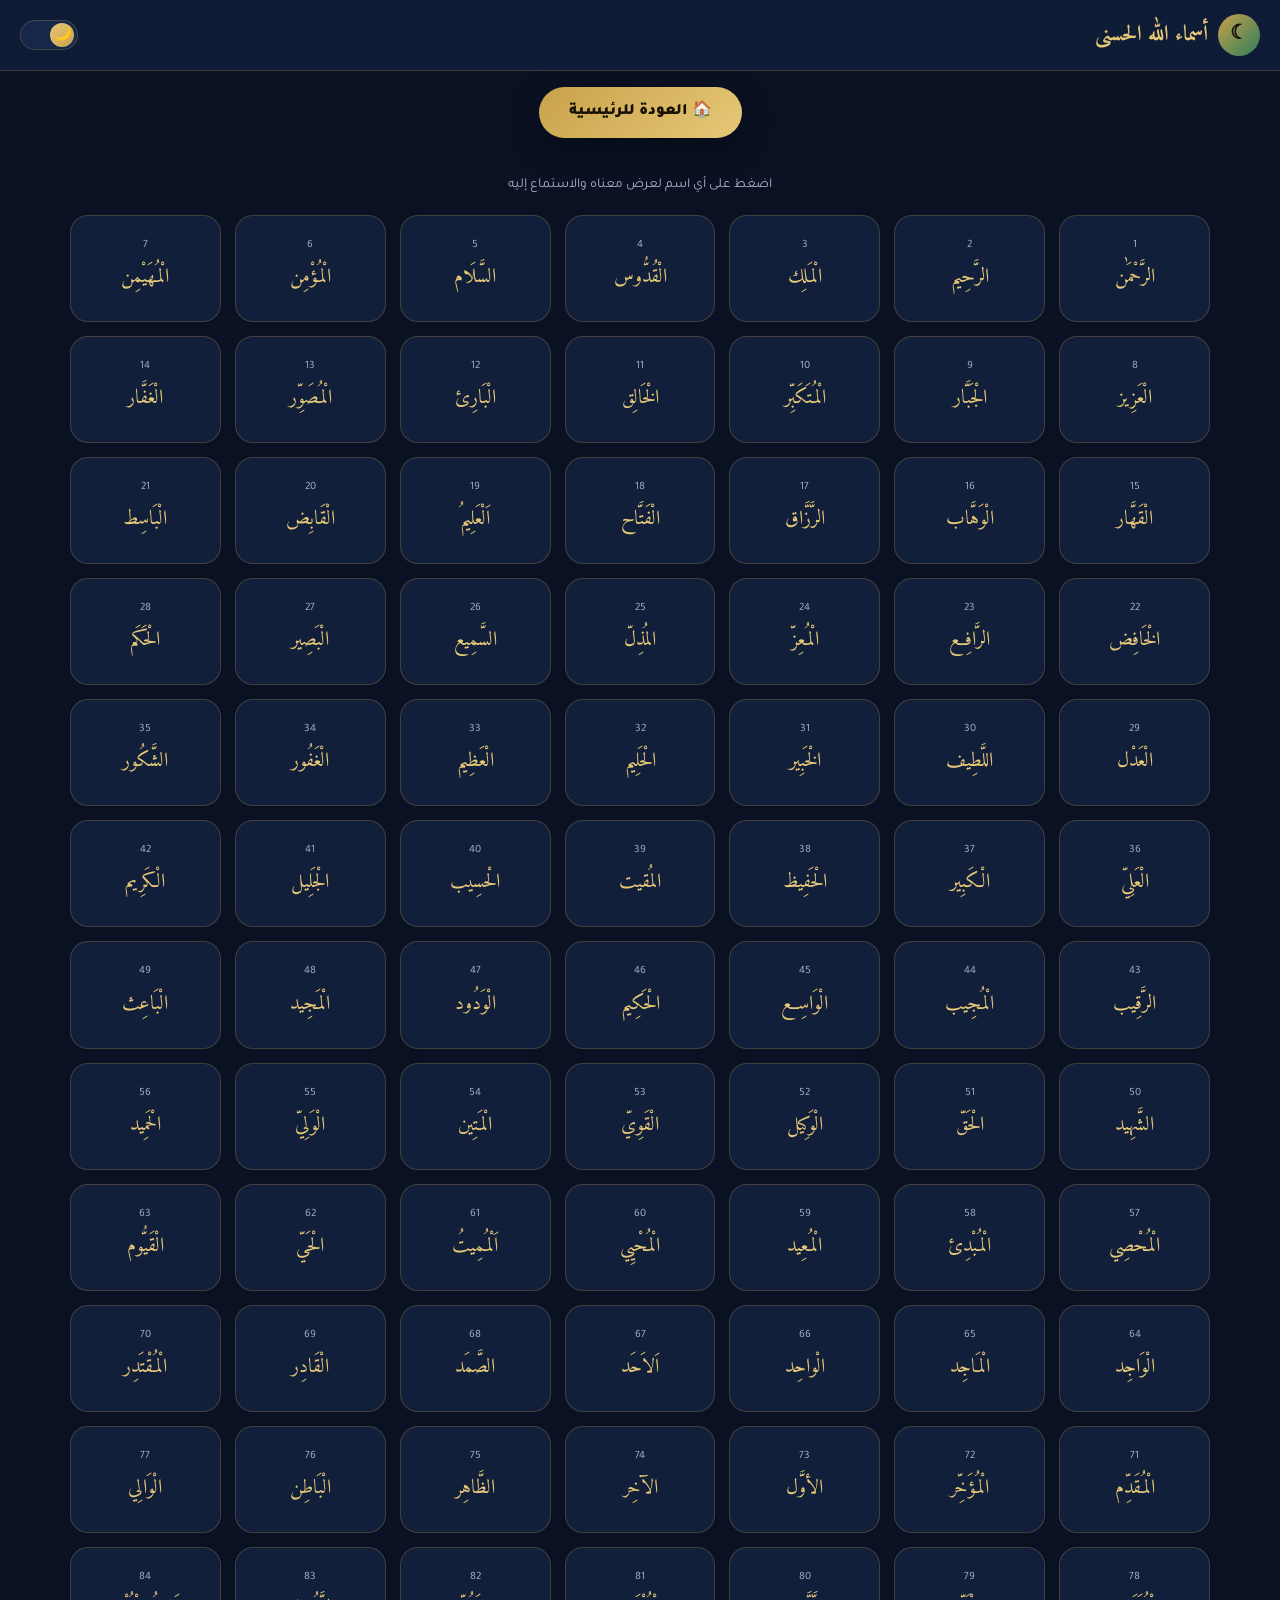
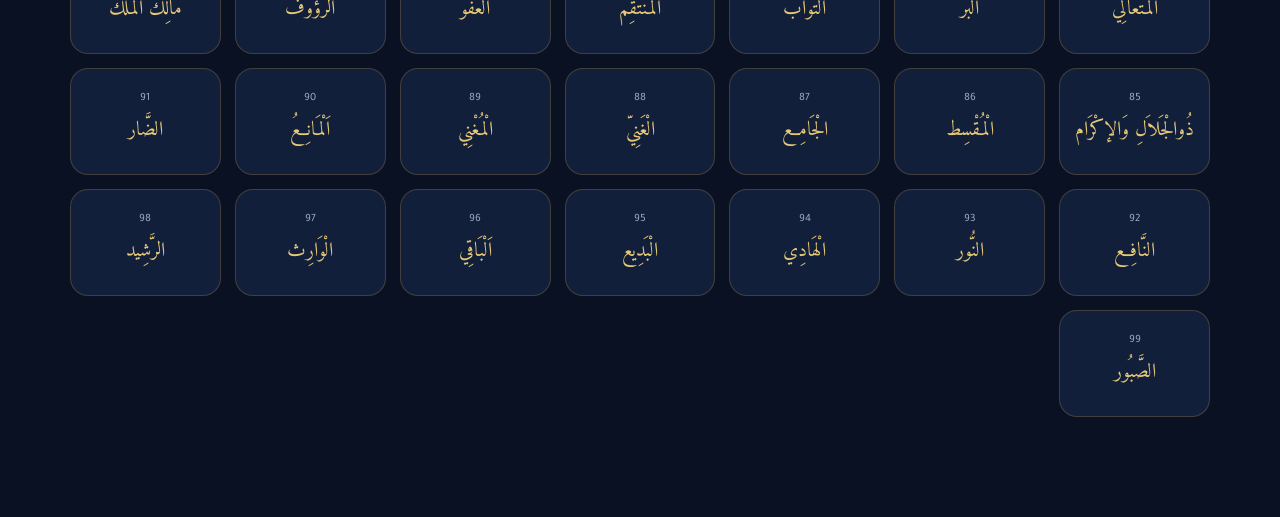
==== asma.html @ aa66371e "Add files via upload" ====
<!DOCTYPE html>
<html lang="ar" dir="rtl">
<head>
<meta charset="UTF-8">
<meta name="viewport" content="width=device-width, initial-scale=1.0">
<title>أسماء الله الحسنى | الموقع الإسلامي الشامل</title>
<link rel="stylesheet" href="style.css?v=5">
<link rel="stylesheet" href="asma.css?v=5">
</head>
<body data-theme="dark">

<header class="site-header">
  <div class="header-inner">
    <div class="brand">
      <div class="brand-emblem">☾</div>
      <div><div class="brand-name">أسماء الله الحسنى</div></div>
    </div>
    <button class="theme-toggle" id="themeToggle" aria-label="تبديل الوضع">
      <span class="knob"><i id="themeIcon">🌙</i></span>
    </button>
  </div>
</header>

<div class="big-back-wrap">
  <a href="/" class="big-back-btn">🏠 العودة للرئيسية</a>
</div>

<main class="container asma-wrap">
  <p style="color:var(--text-dim); font-size:.85rem; margin-bottom:18px; text-align:center;">اضغط على أي اسم لعرض معناه والاستماع إليه</p>
  <div class="asma-grid" id="asmaGrid"></div>
</main>

<div class="asma-modal" id="asmaModal">
  <div class="asma-modal-content">
    <h2 id="modalName">--</h2>
    <p id="modalMeaning">--</p>
    <button class="btn small" id="modalPlayBtn">🔊 استماع</button>
    <button class="btn primary" id="modalCloseBtn" style="margin-right:8px;">إغلاق</button>
  </div>
</div>

<audio id="audioAllah" src="audio/Allah.mp3" preload="auto"></audio>
<audio id="audioClick" src="audio/click.mp3" preload="auto"></audio>
<script src="asma-data.js?v=5"></script>
<script src="asma.js?v=5"></script>
</body>
</html>
---- style.css ----
/* ===================================================================
   الموقع الإسلامي الشامل - style.css
   نظام الألوان: أزرق ليلي غامق + دهبي هادي + أخضر زيتوني (وضع ليلي)
                 ورقي/عاجي + دهبي هادي (وضع نهاري)
=================================================================== */

@import url('https://fonts.googleapis.com/css2?family=Amiri:wght@400;700&family=Tajawal:wght@300;400;500;700;900&display=swap');

:root{
  /* -------- Dark (default) -------- */
  --bg-1:#0a1122;
  --bg-2:#101b33;
  --bg-gradient: radial-gradient(1200px 600px at 80% -10%, #16233f 0%, transparent 60%),
                 linear-gradient(180deg, #0a1122 0%, #0d1730 100%);
  --surface: #121f3b;
  --surface-2: #16274a;
  --border: rgba(201,162,75,.25);
  --text: #f1ecdd;
  --text-dim: #a9b3c9;
  --gold: #c9a24b;
  --gold-bright: #e6c877;
  --green: #2e7d5b;
  --green-bright:#3fa578;
  --danger:#c0524a;
  --shadow: 0 10px 30px rgba(0,0,0,.35);
  --radius: 18px;
  --font-display: 'Amiri', serif;
  --font-body: 'Tajawal', sans-serif;
}

[data-theme="light"]{

  /* 🎯 خلفية شبه الصورة بالظبط */
  --bg-1: #f3f4f6;
  --bg-2: #e5e7eb;

  /* ❌ مفيش جراديانت عشان ميبهتش */
  --bg-gradient: none;

  /* 📦 الكروت */
  --surface: #ffffff;
  --surface-2: #f9fafb;

  /* ✍️ النص */
  --text: #1f2937;
  --text-dim: #6b7280;

  /* 🌿 أخضر إسلامي */
  --green: #006c35;
  --green-bright: #009e60;

  /* 🟡 الأصفر */
  --gold: #facc15;
  --gold-bright: #fbbf24;

  --border: #e5e7eb;
  --danger: #ef4444;

  --shadow: 0 5px 15px rgba(0,0,0,0.05);
}
*{ box-sizing:border-box; margin:0; padding:0; }

html{ scroll-behavior:smooth; }

body{
  font-family: var(--font-body);
  background:  var(--bg-1);
  background-attachment: fixed;
  color: var(--text);
  direction: rtl;
  line-height:1.7;
  transition: background .5s ease, color .5s ease;
  min-height:100vh;
  padding-bottom: 40px;
}

a{ color:inherit; text-decoration:none; }
ul{ list-style:none; }
button{ font-family:inherit; cursor:pointer; border:none; background:none; color:inherit; }
img{ max-width:100%; display:block; }

::selection{ background: var(--gold); color:#100c02; }

:focus-visible{ outline: 2px solid var(--gold-bright); outline-offset: 3px; border-radius: 6px; }

.container{ max-width: 1180px; margin: 0 auto; padding: 0 20px; }

/* =============== خط زخرفي فاصل =============== */
.ornament-divider{
  display:flex; align-items:center; gap:12px; justify-content:center;
  color: var(--gold); opacity:.8; margin: 8px 0;
}
.ornament-divider::before, .ornament-divider::after{
  content:''; flex:1; height:1px;
  background: linear-gradient(90deg, transparent, var(--border), transparent);
}

/* =============== Header =============== */
.site-header{
  position: sticky; top:0; z-index: 50;
  backdrop-filter: blur(10px);
  background: color-mix(in srgb, var(--surface) 82%, transparent);
  border-bottom: 1px solid var(--border);
}
.header-inner{
  display:flex; align-items:center; justify-content:space-between;
  padding: 14px 20px; gap: 16px; flex-wrap: wrap;
}
.brand{ display:flex; align-items:center; gap:10px; }
.brand-emblem{
  width:42px; height:42px; border-radius:50%;
  display:flex; align-items:center; justify-content:center;
  background: linear-gradient(135deg, var(--gold), var(--green));
  color:#12100a; font-size:20px; font-weight:900; font-family: var(--font-display);
}
.brand-name{ font-family: var(--font-display); font-size: 1.35rem; font-weight:700; color: var(--gold-bright); }
.brand-tag{ font-size:.72rem; color: var(--text-dim); }

.header-controls{ display:flex; align-items:center; gap:14px; }

.header-date{ text-align:center; font-size:.8rem; color: var(--text-dim); line-height:1.5; }
.header-date b{ color: var(--text); font-weight:700; display:block; font-size:.85rem; }

/* -------- زرار الهلال/الشمس -------- */
.theme-toggle{
  position: relative; width:58px; height:30px; border-radius:20px;
  background: var(--surface-2); border:1px solid var(--border);
  display:flex; align-items:center; padding:3px;
}
.theme-toggle .knob{
  width:24px; height:24px; border-radius:50%;
  background: linear-gradient(135deg, var(--gold-bright), var(--gold));
  display:flex; align-items:center; justify-content:center; font-size:13px;
  transition: transform .45s cubic-bezier(.68,-0.4,.27,1.4), background .4s ease;
  transform: translateX(0);
}
[data-theme="light"] .theme-toggle .knob{ transform: translateX(-28px); background: linear-gradient(135deg, #ffd76a, #ffb347); }
.theme-toggle .knob i{ transition: transform .4s ease, opacity .3s; }

/* =============== Sadaqa Banner =============== */
.sadaqa-banner{
  margin: 18px auto; max-width: 1000px;
  border: 1px dashed var(--gold);
  border-radius: 14px;
  padding: 14px 18px;
  text-align:center;
  background: color-mix(in srgb, var(--gold) 8%, transparent);
  color: var(--gold-bright);
  font-weight:700;
  font-size: .95rem;
}

/* =============== Verse / Hadith Rotator =============== */
.verse-section{ padding: 30px 0 10px; }
.verse-card{
  position:relative;
  max-width: 820px; margin: 0 auto;
  background: var(--surface);
  border: 1px solid var(--border);
  border-radius: var(--radius);
  box-shadow: var(--shadow);
  padding: 38px 30px 26px;
  text-align:center;
  overflow:hidden;
}
.verse-card::before, .verse-card::after{
  content:'❊'; position:absolute; color:var(--gold); opacity:.5; font-size:1.1rem;
}
.verse-card::before{ top:14px; right:16px; }
.verse-card::after{ top:14px; left:16px; }
.verse-text{
  font-family: var(--font-display);
  font-size: clamp(1.15rem, 2.4vw, 1.6rem);
  color: var(--text);
  min-height: 90px;
  display:flex; align-items:center; justify-content:center;
  transition: opacity .5s ease, transform .5s ease;
}
.verse-text.fade{ opacity:0; transform: translateY(6px); }
.verse-source{ margin-top:14px; color: var(--gold); font-size:.85rem; font-weight:700; }
.verse-actions{ display:flex; gap:10px; justify-content:center; margin-top:16px; }
.icon-btn{
  width:38px; height:38px; border-radius:50%;
  background: var(--surface-2); border:1px solid var(--border);
  display:flex; align-items:center; justify-content:center;
  transition: transform .2s ease, background .2s ease; font-size:.95rem;
}
.icon-btn:hover{ transform: translateY(-2px); background: color-mix(in srgb, var(--gold) 18%, var(--surface-2)); }

/* =============== Prayer Times Section =============== */
.prayer-section{ padding: 34px 0; }
.prayer-top{
  display:flex; flex-wrap:wrap; align-items:center; justify-content:space-between; gap:16px;
  margin-bottom: 18px;
}
.location-controls{ display:flex; gap:10px; flex-wrap:wrap; align-items:center; }
.btn{
  padding:10px 18px; border-radius: 30px; font-weight:700; font-size:.85rem;
  border:1px solid var(--border); background: var(--surface-2); color: var(--text);
  display:inline-flex; align-items:center; gap:8px; transition: all .25s ease;
}
.btn:hover{ background: var(--gold); color:#171203; border-color: var(--gold); }
.btn.primary{ background: var(--gold); color:#171203; }
.btn.primary:hover{ background: var(--gold-bright); }
.btn.small{ padding:7px 12px; font-size:.75rem; }
.city-input{
  padding:10px 14px; border-radius:30px; border:1px solid var(--border);
  background: var(--surface-2); color:var(--text); font-family:inherit; min-width:160px;
}
.location-label{ font-size:.85rem; color: var(--gold-bright); font-weight:700; }

.prayer-flex{
  display:grid; grid-template-columns: 1fr 2.2fr 1fr; gap:16px; align-items:stretch;
}
@media (max-width: 480px){
  .prayer-flex{ grid-template-columns: 1fr 1.6fr 1fr; gap:8px; }
  .side-card{ padding:10px 6px; }
  .side-card .value{ font-size:1.1rem; }
  .countdown{ font-size:1.35rem; }
  .side-card .label{ font-size:.65rem; }
  .side-card .sub{ font-size:.62rem; }
}

.side-card{
  background: var(--surface); border:1px solid var(--border); border-radius: var(--radius);
  padding: 18px; display:flex; flex-direction:column; align-items:center; justify-content:center;
  gap:6px; text-align:center; box-shadow: var(--shadow);
}
.side-card .label{ color: var(--text-dim); font-size:.8rem; }
.side-card .value{ font-family: var(--font-display); font-size: 1.9rem; color: var(--gold-bright); font-weight:700; }
.side-card .sub{ font-size:.75rem; color: var(--text-dim); }

.next-prayer-card{ background: linear-gradient(160deg, color-mix(in srgb, var(--gold) 18%, var(--surface)), var(--surface)); }
.countdown{ font-family: var(--font-display); font-size: 2.4rem; color: var(--gold-bright); letter-spacing: 1px; }

/* -------- مواقيت الصلاة: تفضل صف واحد زي الشاشة الكبيرة، وتتحول لسحب أفقي على الموبايل بدل ما تترتب عمودين -------- */
.times-grid{
  display:grid; grid-template-columns: repeat(6, 1fr); gap:10px;
}
@media (max-width: 700px){
  .times-grid{
    display:flex; overflow-x:auto; gap:8px; padding-bottom:6px;
    -webkit-overflow-scrolling: touch; scrollbar-width: thin;
  }
  .times-grid .time-cell{ min-width: 82px; flex-shrink:0; }
}
.time-cell{
  background: var(--surface); border:1px solid var(--border); border-radius: 14px;
  padding: 14px 6px; text-align:center; transition: all .3s ease;
}
.time-cell.active{
  background: linear-gradient(160deg, var(--gold), var(--gold-bright)); color:#171203; border-color: transparent;
  transform: translateY(-3px); box-shadow: var(--shadow);
}
.time-cell .p-name{ font-size:.85rem; font-weight:700; }
.time-cell .p-time{ font-family: var(--font-display); font-size:1.15rem; margin-top:4px; }

/* =============== Daily progress bar =============== */
.progress-section{ margin-top:22px; }
.progress-bar-wrap{
  background: var(--surface); border:1px solid var(--border); border-radius: 40px;
  padding: 8px; display:flex; gap:6px;
}
.progress-step{
  flex:1; text-align:center; padding:9px 4px; border-radius: 30px; font-size:.78rem; font-weight:700;
  background: transparent; color: var(--text-dim); transition: all .25s ease;
}
.progress-step.done{ background: linear-gradient(135deg, var(--green), var(--green-bright)); color:#fff; }

/* =============== Weekly table =============== */
.weekly-toggle{ text-align:center; margin-top:18px; }
.weekly-table-wrap{ overflow-x:auto; margin-top:14px; display:none; }
.weekly-table-wrap.open{ display:block; }
table.weekly{ width:100%; border-collapse: collapse; background: var(--surface); border-radius: var(--radius); overflow:hidden; }
table.weekly th, table.weekly td{ padding:10px 8px; text-align:center; font-size:.8rem; border-bottom:1px solid var(--border); }
table.weekly th{ background: var(--surface-2); color: var(--gold-bright); }

/* =============== Friday Banner =============== */
.friday-banner{
  display:none; margin-top:20px; text-align:center; padding:16px; border-radius: var(--radius);
  background: linear-gradient(135deg, color-mix(in srgb, var(--green) 25%, transparent), transparent);
  border: 1px solid var(--green);
  color: var(--green-bright); font-weight:700;
}
.friday-banner.show{ display:block; }

/* =============== Duha toast / generic toast =============== */
.toast{
  position: fixed; bottom: 22px; right: 22px; z-index: 200;
  background: var(--surface); border:1px solid var(--gold); border-radius: 14px;
  padding: 14px 18px; box-shadow: var(--shadow); max-width: 300px;
  transform: translateY(120%); opacity:0; transition: all .4s cubic-bezier(.2,.9,.3,1.2);
  font-size:.85rem;
}
.toast.show{ transform: translateY(0); opacity:1; }

/* =============== Quick tools (date converter + DND) =============== */
.tools-row{ display:flex; gap:14px; flex-wrap:wrap; margin-top:24px; }
.tool-card{
  flex:1; min-width:240px; background: var(--surface); border:1px solid var(--border);
  border-radius: var(--radius); padding: 18px; box-shadow: var(--shadow);
}
.tool-card h3{ font-family: var(--font-display); color: var(--gold-bright); margin-bottom:10px; font-size:1.05rem; }
.tool-card input, .tool-card select{
  width:100%; padding:9px 12px; border-radius:10px; border:1px solid var(--border);
  background: var(--surface-2); color: var(--text); margin-bottom:8px; font-family:inherit;
}
.dnd-row{ display:flex; align-items:center; justify-content:space-between; }
.switch{ position:relative; width:46px; height:26px; border-radius:20px; background:var(--surface-2); border:1px solid var(--border); }
.switch .dot{ position:absolute; top:2px; right:2px; width:20px; height:20px; border-radius:50%; background:var(--gold); transition: transform .3s ease; }
.switch.active .dot{ transform: translateX(-20px); background:var(--green-bright); }

/* =============== Why this site =============== */
.why-section{ margin-top: 40px; text-align:center; padding: 30px 0; }
.why-section h2{ font-family: var(--font-display); color: var(--gold-bright); font-size:1.5rem; margin-bottom:12px; }
.why-section p{ max-width:700px; margin:0 auto; color: var(--text-dim); }

/* =============== Quick nav cards =============== */
.nav-cards{ display:grid; grid-template-columns: repeat(auto-fit, minmax(200px,1fr)); gap:15px; }
@media (max-width: 480px){
  .nav-cards{ grid-template-columns: repeat(2, 1fr); gap:10px; }
  .nav-card{ padding: 16px 8px; }
  .nav-card .emoji{ font-size:1.4rem; margin-bottom:4px; }
  .nav-card .title{ font-size:.82rem; }
}
.nav-card{
  background: var(--surface); border:1px solid var(--border); border-radius: var(--radius);
  padding: 22px 12px; text-align:center; transition: all .3s ease;
}
.nav-card:hover{ transform: translateY(-5px); border-color: var(--gold); box-shadow: var(--shadow); }
.nav-card .emoji{ font-size:1.8rem; margin-bottom:8px; }
.nav-card .title{ font-weight:700; color: var(--gold-bright); }

/* =============== Footer =============== */
.site-footer{
  margin-top: 50px; padding: 30px 0; text-align:center;
  border-top: 1px solid var(--border); color: var(--text-dim); font-size:.85rem;
}
.footer-links{ display:flex; gap:16px; justify-content:center; margin-bottom:12px; flex-wrap:wrap; }
.footer-links a:hover{ color: var(--gold); }

/* =============== Section title =============== */
.section-title{
  display:flex; align-items:center; gap:10px; margin-bottom:16px;
  font-family: var(--font-display); font-size:1.25rem; color: var(--gold-bright);
}

/* Animations */
@keyframes pulse{ 0%,100%{ opacity:1 } 50%{ opacity:.55 } }
.pulse{ animation: pulse 2s ease-in-out infinite; }

@media (prefers-reduced-motion: reduce){
  *{ animation-duration: .001s !important; transition-duration: .001s !important; }
}

/* =============== إضافات المرحلة الشاملة =============== */

.eid-banner, .ramadan-banner{
  display:none; margin: 14px auto; max-width: 1000px; text-align:center;
  padding: 16px; border-radius: 14px; font-weight:700;
  background: linear-gradient(135deg, color-mix(in srgb, var(--green) 20%, transparent), color-mix(in srgb, var(--gold) 15%, transparent));
  border: 1px solid var(--gold); color: var(--gold-bright);
}
.eid-banner.show, .ramadan-banner.show{ display:block; }
.ramadan-times{ margin-top:8px; font-size:.85rem; color: var(--text-dim); font-weight:400; }

.qibla-card{ background: var(--surface); border:1px solid var(--border); border-radius: var(--radius); padding: 24px; text-align:center; box-shadow: var(--shadow); }
.qibla-compass{ margin-top:20px; }
.qibla-compass.hidden{ display:none; }
.compass-circle{
  width: 180px; height: 180px; border-radius: 50%; margin: 0 auto;
  border: 3px solid var(--gold); position:relative; background: var(--surface-2);
  display:flex; align-items:center; justify-content:center;
}
.compass-needle{ font-size: 2rem; position:absolute; top:8px; transition: transform .3s ease; }
#qiblaDegree{ margin-top:14px; font-family: var(--font-display); font-size:1.3rem; color: var(--gold-bright); }
.qibla-note{ font-size:.78rem; color: var(--text-dim); margin-top:8px; max-width:320px; margin-inline:auto; }

.saved-cities{ display:flex; gap:8px; flex-wrap:wrap; margin-bottom:16px; }
.saved-city-chip{
  padding:6px 14px; border-radius:20px; background: var(--surface-2); border:1px solid var(--border);
  font-size:.78rem; display:flex; align-items:center; gap:6px;
}
.saved-city-chip button{ color: var(--danger); font-weight:900; }

textarea#duaTextarea{
  width:100%; padding:12px; border-radius:12px; border:1px solid var(--border);
  background: var(--surface-2); color: var(--text); font-family:inherit; resize:vertical;
}
.dua-list{ margin-top:14px; display:flex; flex-direction:column; gap:8px; }
.dua-item{
  background: var(--surface-2); border:1px solid var(--border); border-radius:10px; padding:10px 14px;
  display:flex; justify-content:space-between; align-items:center; gap:10px; font-size:.85rem;
}
.dua-item button{ color: var(--danger); font-size:1.1rem; }

.stats-grid{ display:grid; grid-template-columns: repeat(3,1fr); gap:14px; margin-top:14px; }
@media (max-width:600px){ .stats-grid{ grid-template-columns: 1fr; } }

/* =============== زرار العودة الكبير (للصفحات الفرعية) =============== */
.big-back-wrap{ display:flex; justify-content:center; padding: 16px 0 6px; }
.big-back-btn{
  display:flex; align-items:center; gap:10px; padding: 12px 30px; border-radius: 40px;
  background: linear-gradient(135deg, var(--gold), var(--gold-bright)); color:#171203;
  font-weight:900; font-size: 1rem; box-shadow: var(--shadow); transition: transform .25s ease;
}
.big-back-btn:hover{ transform: translateY(-2px) scale(1.03); }

/* =============== فوتر حقوق الملكية =============== */
.copyright-footer{
  text-align:center; padding: 18px 0; font-size:.72rem; color: var(--text-dim);
  border-top: 1px dashed var(--border); margin-top: 20px;
}

/* =============== إحصائيات: أزرار نسخ احتياطي =============== */
.backup-row{ display:flex; gap:10px; margin-top:14px; flex-wrap:wrap; justify-content:center; }
---- asma.css ----
.asma-wrap{ padding: 30px 20px 60px; }
.asma-grid{ display:grid; grid-template-columns: repeat(auto-fill, minmax(150px,1fr)); gap:14px; }
.asma-card{
  background: var(--surface); border:1px solid var(--border); border-radius: var(--radius);
  padding: 20px 10px; text-align:center; cursor:pointer; transition: all .3s ease;
}
.asma-card:hover{ transform: translateY(-4px); border-color: var(--gold); box-shadow: var(--shadow); }
.asma-card .num{ font-size:.7rem; color: var(--text-dim); }
.asma-card .name{ font-family: var(--font-display); font-size:1.25rem; color: var(--gold-bright); margin: 6px 0; }

.asma-modal{
  position: fixed; inset:0; background: rgba(0,0,0,.6); display:none;
  align-items:center; justify-content:center; z-index: 300; padding:20px;
}
.asma-modal.show{ display:flex; }
.asma-modal-content{
  background: var(--surface); border:1px solid var(--gold); border-radius: var(--radius);
  padding: 30px; max-width: 420px; width:100%; text-align:center; box-shadow: var(--shadow);
}
.asma-modal-content h2{ font-family: var(--font-display); color: var(--gold-bright); font-size:1.8rem; margin-bottom:14px; }
.asma-modal-content p{ color: var(--text-dim); line-height:1.8; margin-bottom:18px; }
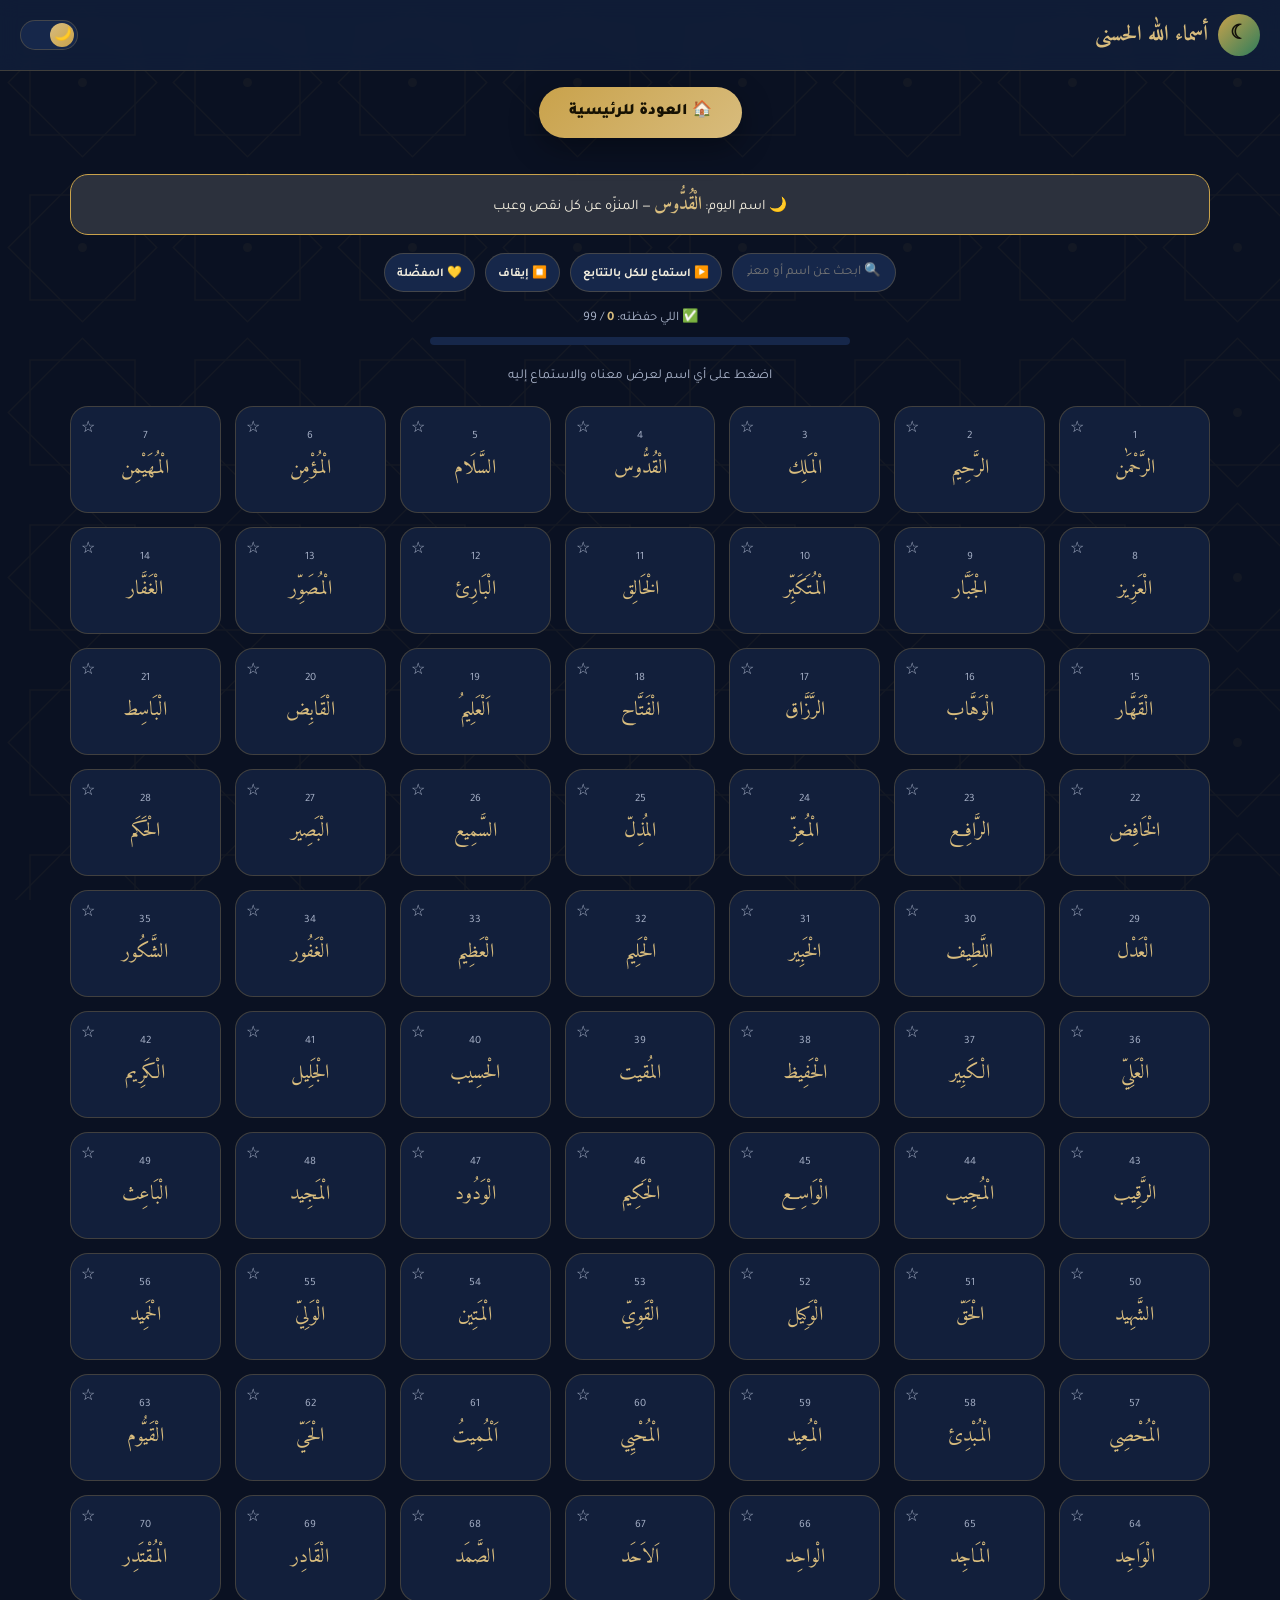
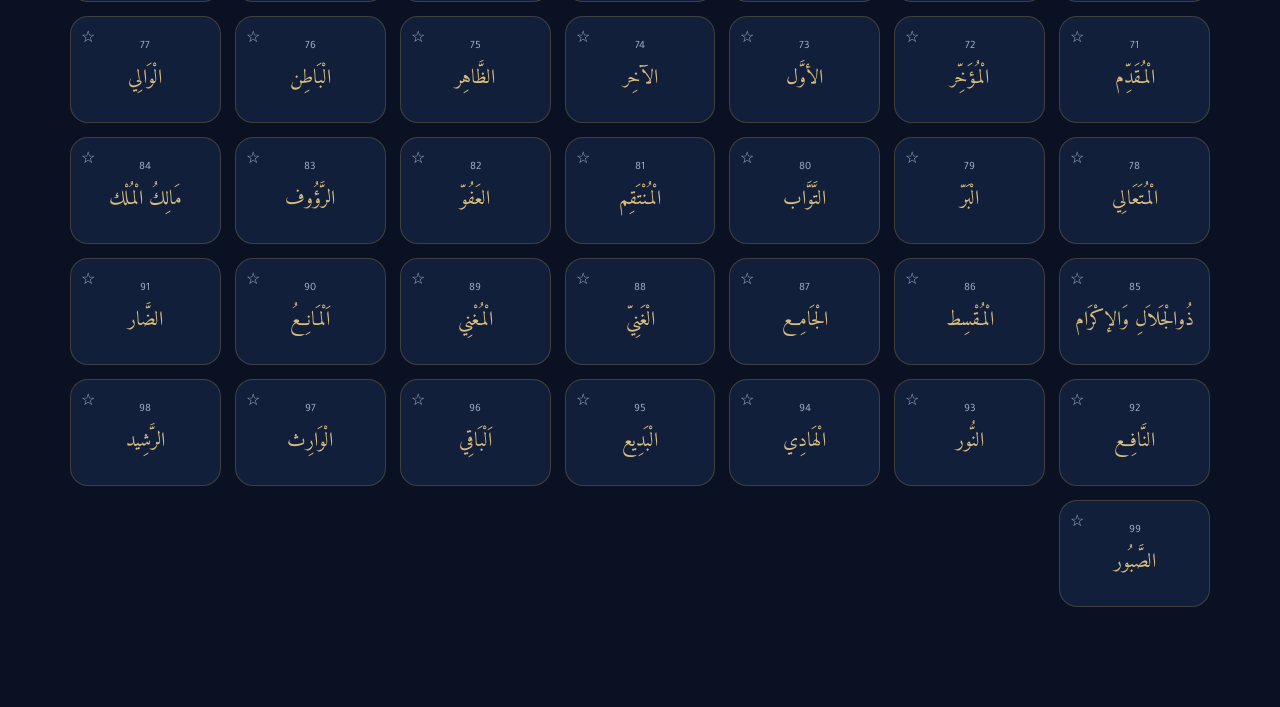
==== commit 54731490: "Add files via upload" ====
--- a/asma.html
+++ b/asma.html
@@ -5,6 +5,7 @@
 <meta name="viewport" content="width=device-width, initial-scale=1.0">
 <title>أسماء الله الحسنى | الموقع الإسلامي الشامل</title>
 <link rel="stylesheet" href="style.css?v=5">
+<script src="settings-core.js?v=1"></script>
 <link rel="stylesheet" href="asma.css?v=5">
 </head>
 <body data-theme="dark">
@@ -26,6 +27,20 @@
 </div>
 
 <main class="container asma-wrap">
+  <div class="asma-day-banner" id="asmaDayBanner"></div>
+
+  <div class="asma-toolbar">
+    <input type="text" id="asmaSearch" class="city-input" placeholder="🔍 ابحث عن اسم أو معنى...">
+    <button class="btn small" id="playAllBtn">▶️ استماع للكل بالتتابع</button>
+    <button class="btn small hidden" id="stopAllBtn">⏹️ إيقاف</button>
+    <button class="btn small" id="favAsmaFilterBtn">💛 المفضّلة</button>
+  </div>
+
+  <div class="asma-progress-wrap">
+    <div class="asma-progress-label">✅ اللي حفظته: <b id="memorizedCount">0</b> / 99</div>
+    <div class="asma-progress-bar"><div class="asma-progress-fill" id="memorizedFill"></div></div>
+  </div>
+
   <p style="color:var(--text-dim); font-size:.85rem; margin-bottom:18px; text-align:center;">اضغط على أي اسم لعرض معناه والاستماع إليه</p>
   <div class="asma-grid" id="asmaGrid"></div>
 </main>
@@ -34,13 +49,19 @@
   <div class="asma-modal-content">
     <h2 id="modalName">--</h2>
     <p id="modalMeaning">--</p>
-    <button class="btn small" id="modalPlayBtn">🔊 استماع</button>
-    <button class="btn primary" id="modalCloseBtn" style="margin-right:8px;">إغلاق</button>
+    <div class="asma-modal-actions">
+      <button class="btn small" id="modalPlayBtn">🔊 استماع</button>
+      <button class="btn small" id="modalFavBtn">☆ مفضّلة</button>
+      <button class="btn small" id="modalMemorizedBtn">✅ حفظته</button>
+      <button class="btn small" id="modalCopyBtn">📋 نسخ</button>
+    </div>
+    <button class="btn primary" id="modalCloseBtn" style="margin-top:14px;">إغلاق</button>
   </div>
 </div>
 
 <audio id="audioAllah" src="audio/Allah.mp3" preload="auto"></audio>
 <audio id="audioClick" src="audio/click.mp3" preload="auto"></audio>
+<div class="toast" id="toastBox"></div>
 <script src="asma-data.js?v=5"></script>
 <script src="asma.js?v=5"></script>
 </body>
--- a/style.css
+++ b/style.css
@@ -72,7 +72,39 @@
   transition: background .5s ease, color .5s ease;
   min-height:100vh;
   padding-bottom: 40px;
-}
+  position: relative;
+}
+
+/* =============== زخرفة إسلامية هادئة في الخلفية =============== */
+/* الشكل قابل للتغيير من "إعدادات الموقع" (40 شكل)، وبيتحدد عبر متغيّرات CSS
+   بيظبطها settings-core.js على وسم <html>. القيمة هنا افتراضية (fallback)
+   تشتغل حتى لو الجافاسكريبت متأخر أو متعطّل. */
+body::before{
+  content:'';
+  position: fixed; inset:0; z-index:-1; pointer-events:none;
+  background-image: var(--decor-image, url("data:image/svg+xml,%3Csvg xmlns='http://www.w3.org/2000/svg' width='110' height='110' viewBox='0 0 110 110'%3E%3Cg fill='none' stroke='%23c9a24b' stroke-width='1'%3E%3Crect x='20' y='20' width='70' height='70'/%3E%3Crect x='20' y='20' width='70' height='70' transform='rotate(45 55 55)'/%3E%3Ccircle cx='55' cy='55' r='3' fill='%23c9a24b' stroke='none'/%3E%3C/g%3E%3C/svg%3E"));
+  background-size: var(--decor-size, 165px) var(--decor-size, 165px);
+  opacity: .05;
+}
+[data-theme="light"] body::before{ opacity:.07; }
+
+/* =============== حجم الخط العام (من إعدادات الموقع) =============== */
+html{ font-size: calc(16px * var(--font-scale, 1)); }
+
+/* =============== تعطيل الحركات والانتقالات (من إعدادات الموقع) =============== */
+html[data-reduce-motion="1"] *,
+html[data-reduce-motion="1"] *::before,
+html[data-reduce-motion="1"] *::after{
+  animation-duration: .001s !important;
+  animation-delay: 0s !important;
+  transition-duration: .001s !important;
+  scroll-behavior: auto !important;
+}
+
+/* =============== اللون المميز للموقع (accent) =============== */
+/* اللون بقى بيتظبط مباشرة بجافاسكريبت (settings-core.js) على --gold/--gold-bright
+   عشان يدعم أي عدد ألوان (من اللوحة الموسّعة أو لون مخصوص من صاحب الجهاز)،
+   مفيش داعي لقواعد ثابتة هنا بعد كده. */
 
 a{ color:inherit; text-decoration:none; }
 ul{ list-style:none; }
@@ -180,12 +212,23 @@
 .verse-source{ margin-top:14px; color: var(--gold); font-size:.85rem; font-weight:700; }
 .verse-actions{ display:flex; gap:10px; justify-content:center; margin-top:16px; }
 .icon-btn{
+  position:relative; overflow:hidden;
   width:38px; height:38px; border-radius:50%;
   background: var(--surface-2); border:1px solid var(--border);
   display:flex; align-items:center; justify-content:center;
-  transition: transform .2s ease, background .2s ease; font-size:.95rem;
-}
-.icon-btn:hover{ transform: translateY(-2px); background: color-mix(in srgb, var(--gold) 18%, var(--surface-2)); }
+  transition: transform .2s cubic-bezier(.34,1.56,.64,1), background .2s ease; font-size:.95rem;
+}
+.icon-btn:hover{ transform: translateY(-2px) scale(1.08); background: color-mix(in srgb, var(--gold) 18%, var(--surface-2)); box-shadow: 0 0 14px 2px color-mix(in srgb, var(--gold) 45%, transparent); }
+.icon-btn:active{ transform: scale(.9); }
+
+/* =============== تأثير الموجة (Ripple) على كل الأزرار والكروت =============== */
+.ripple{
+  position:absolute; border-radius:50%; transform:scale(0);
+  background: rgba(255,255,255,.45); pointer-events:none;
+  animation: ripple-anim .55s ease-out forwards;
+}
+[data-theme="light"] .ripple{ background: rgba(0,0,0,.15); }
+@keyframes ripple-anim{ to{ transform:scale(2.6); opacity:0; } }
 
 /* =============== Prayer Times Section =============== */
 .prayer-section{ padding: 34px 0; }
@@ -194,12 +237,75 @@
   margin-bottom: 18px;
 }
 .location-controls{ display:flex; gap:10px; flex-wrap:wrap; align-items:center; }
+/* =============== لمعة ذهبية متحركة للأزرار =============== */
+/* -------- مودال الترحيب أول زيارة -------- */
+.welcome-modal{
+  position: fixed; inset:0; background: rgba(0,0,0,.65); display:none;
+  align-items:center; justify-content:center; z-index: 500; padding:20px;
+}
+.welcome-modal.show{ display:flex; }
+.welcome-modal-content{
+  background: var(--surface); border:1px solid var(--gold); border-radius: var(--radius);
+  padding: 30px; max-width: 440px; width:100%; text-align:center; box-shadow: var(--shadow);
+  animation: welcomePop .35s cubic-bezier(.34,1.56,.64,1);
+  position: relative;
+}
+.welcome-close-x{
+  position:absolute; top:10px; left:14px; background:none; border:none;
+  color: var(--text-dim); font-size:1.1rem; cursor:pointer; padding:4px 8px;
+  transition: color .2s ease, transform .2s ease;
+}
+.welcome-close-x:hover{ color: var(--gold-bright); transform: scale(1.15); }
+@keyframes welcomePop{ from{ transform: scale(.85); opacity:0; } to{ transform: scale(1); opacity:1; } }
+.welcome-emoji{ font-size:2.4rem; margin-bottom:10px; }
+.welcome-modal-content h2{ font-family: var(--font-display); color: var(--gold-bright); font-size:1.5rem; margin-bottom:14px; }
+.welcome-modal-content p{ color: var(--text-dim); line-height:1.9; margin-bottom:14px; font-size:.92rem; }
+.welcome-actions{ display:flex; gap:10px; flex-wrap:wrap; justify-content:center; margin-top:8px; }
+
+@keyframes btnShine{
+  0%{ background-position: 200% 0; }
+  100%{ background-position: -200% 0; }
+}
 .btn{
+  position: relative;
+  overflow: hidden;
+  isolation: isolate;
+}
+.btn::before{
+  content:'';
+  position:absolute; inset:0; z-index:1; pointer-events:none;
+  background: linear-gradient(100deg,
+      transparent 20%,
+      color-mix(in srgb, var(--gold-bright) 65%, #fff 35%) 50%,
+      transparent 80%);
+  background-size: 220% 100%;
+  opacity:0;
+  transition: opacity .25s ease;
+}
+.btn:hover::before, .btn:focus-visible::before{
+  opacity:.55;
+  animation: btnShine 1.1s linear infinite;
+}
+.btn.primary{
+  background-image: linear-gradient(135deg, var(--gold) 0%, var(--gold-bright) 50%, var(--gold) 100%);
+  background-size: 220% 220%;
+  box-shadow: var(--shadow), 0 0 14px 0 color-mix(in srgb, var(--gold) 40%, transparent);
+  animation: btnGoldGlow 3.2s ease-in-out infinite;
+}
+@keyframes btnGoldGlow{
+  0%, 100%{ background-position: 0% 50%; }
+  50%{ background-position: 100% 50%; }
+}
+.btn{
+  position:relative; overflow:hidden;
   padding:10px 18px; border-radius: 30px; font-weight:700; font-size:.85rem;
   border:1px solid var(--border); background: var(--surface-2); color: var(--text);
-  display:inline-flex; align-items:center; gap:8px; transition: all .25s ease;
-}
-.btn:hover{ background: var(--gold); color:#171203; border-color: var(--gold); }
+  display:inline-flex; align-items:center; gap:8px;
+  transition: background .25s ease, color .25s ease, border-color .25s ease, transform .15s ease, box-shadow .25s ease;
+}
+.btn:hover{ background: var(--gold); color:#171203; border-color: var(--gold); transform: translateY(-2px); box-shadow: var(--shadow), 0 0 16px 1px color-mix(in srgb, var(--gold) 55%, transparent); }
+.btn:active{ transform: translateY(0) scale(.96); }
+.btn:focus-visible{ box-shadow: 0 0 0 3px color-mix(in srgb, var(--gold-bright) 45%, transparent); }
 .btn.primary{ background: var(--gold); color:#171203; }
 .btn.primary:hover{ background: var(--gold-bright); }
 .btn.small{ padding:7px 12px; font-size:.75rem; }
@@ -233,16 +339,20 @@
 .next-prayer-card{ background: linear-gradient(160deg, color-mix(in srgb, var(--gold) 18%, var(--surface)), var(--surface)); }
 .countdown{ font-family: var(--font-display); font-size: 2.4rem; color: var(--gold-bright); letter-spacing: 1px; }
 
-/* -------- مواقيت الصلاة: تفضل صف واحد زي الشاشة الكبيرة، وتتحول لسحب أفقي على الموبايل بدل ما تترتب عمودين -------- */
+/* -------- مواقيت الصلاة: صف واحد على الشاشة الكبيرة، و3 أعمدة (صفين) على الموبايل عشان تتعرض كلها من غير ما تحتاج تسحب -------- */
 .times-grid{
   display:grid; grid-template-columns: repeat(6, 1fr); gap:10px;
 }
 @media (max-width: 700px){
   .times-grid{
-    display:flex; overflow-x:auto; gap:8px; padding-bottom:6px;
-    -webkit-overflow-scrolling: touch; scrollbar-width: thin;
+    grid-template-columns: repeat(3, 1fr);
+    gap:8px;
   }
-  .times-grid .time-cell{ min-width: 82px; flex-shrink:0; }
+}
+@media (max-width: 380px){
+  .time-cell{ padding: 10px 4px; }
+  .time-cell .p-name{ font-size:.72rem; }
+  .time-cell .p-time{ font-size:.95rem; }
 }
 .time-cell{
   background: var(--surface); border:1px solid var(--border); border-radius: 14px;
@@ -253,7 +363,7 @@
   transform: translateY(-3px); box-shadow: var(--shadow);
 }
 .time-cell .p-name{ font-size:.85rem; font-weight:700; }
-.time-cell .p-time{ font-family: var(--font-display); font-size:1.15rem; margin-top:4px; }
+.time-cell .p-time{ font-family: var(--font-display); font-size:1.15rem; margin-top:4px; white-space:nowrap; }
 
 /* =============== Daily progress bar =============== */
 .progress-section{ margin-top:22px; }
@@ -268,7 +378,8 @@
 .progress-step.done{ background: linear-gradient(135deg, var(--green), var(--green-bright)); color:#fff; }
 
 /* =============== Weekly table =============== */
-.weekly-toggle{ text-align:center; margin-top:18px; }
+.weekly-toggle{ text-align:center; margin-top:18px; display:flex; gap:10px; justify-content:center; flex-wrap:wrap; }
+
 .weekly-table-wrap{ overflow-x:auto; margin-top:14px; display:none; }
 .weekly-table-wrap.open{ display:block; }
 table.weekly{ width:100%; border-collapse: collapse; background: var(--surface); border-radius: var(--radius); overflow:hidden; }
@@ -307,7 +418,7 @@
 }
 .dnd-row{ display:flex; align-items:center; justify-content:space-between; }
 .switch{ position:relative; width:46px; height:26px; border-radius:20px; background:var(--surface-2); border:1px solid var(--border); }
-.switch .dot{ position:absolute; top:2px; right:2px; width:20px; height:20px; border-radius:50%; background:var(--gold); transition: transform .3s ease; }
+.switch .dot{ position:absolute; top:2px; right:2px; width:20px; height:20px; border-radius:50%; background:var(--danger); transition: transform .3s ease; }
 .switch.active .dot{ transform: translateX(-20px); background:var(--green-bright); }
 
 /* =============== Why this site =============== */
@@ -327,7 +438,10 @@
   background: var(--surface); border:1px solid var(--border); border-radius: var(--radius);
   padding: 22px 12px; text-align:center; transition: all .3s ease;
 }
-.nav-card:hover{ transform: translateY(-5px); border-color: var(--gold); box-shadow: var(--shadow); }
+.nav-card{ transition: transform .3s cubic-bezier(.34,1.56,.64,1), border-color .3s ease, box-shadow .3s ease; animation: card-in .5s ease backwards; }
+.nav-card:hover{ transform: translateY(-6px) scale(1.02); border-color: var(--gold); box-shadow: var(--shadow); }
+.nav-card:active{ transform: translateY(-2px) scale(.98); }
+@keyframes card-in{ from{ opacity:0; transform: translateY(14px);} to{ opacity:1; transform:translateY(0);} }
 .nav-card .emoji{ font-size:1.8rem; margin-bottom:8px; }
 .nav-card .title{ font-weight:700; color: var(--gold-bright); }
 
@@ -363,18 +477,6 @@
 }
 .eid-banner.show, .ramadan-banner.show{ display:block; }
 .ramadan-times{ margin-top:8px; font-size:.85rem; color: var(--text-dim); font-weight:400; }
-
-.qibla-card{ background: var(--surface); border:1px solid var(--border); border-radius: var(--radius); padding: 24px; text-align:center; box-shadow: var(--shadow); }
-.qibla-compass{ margin-top:20px; }
-.qibla-compass.hidden{ display:none; }
-.compass-circle{
-  width: 180px; height: 180px; border-radius: 50%; margin: 0 auto;
-  border: 3px solid var(--gold); position:relative; background: var(--surface-2);
-  display:flex; align-items:center; justify-content:center;
-}
-.compass-needle{ font-size: 2rem; position:absolute; top:8px; transition: transform .3s ease; }
-#qiblaDegree{ margin-top:14px; font-family: var(--font-display); font-size:1.3rem; color: var(--gold-bright); }
-.qibla-note{ font-size:.78rem; color: var(--text-dim); margin-top:8px; max-width:320px; margin-inline:auto; }
 
 .saved-cities{ display:flex; gap:8px; flex-wrap:wrap; margin-bottom:16px; }
 .saved-city-chip{
--- a/asma.css
+++ b/asma.css
@@ -1,12 +1,51 @@
 .asma-wrap{ padding: 30px 20px 60px; }
+
+/* -------- اسم اليوم -------- */
+.asma-day-banner{
+  background: color-mix(in srgb, var(--gold) 14%, var(--surface));
+  border:1px solid var(--gold); border-radius: var(--radius);
+  padding: 14px 18px; text-align:center; margin-bottom:18px; cursor:pointer;
+  font-size:.9rem; color: var(--text); transition: transform .2s ease;
+}
+.asma-day-banner:hover{ transform: translateY(-2px); }
+.asma-day-banner b{ font-family: var(--font-display); color: var(--gold-bright); font-size:1.15rem; }
+
+/* -------- شريط أدوات -------- */
+.asma-toolbar{ display:flex; gap:10px; flex-wrap:wrap; justify-content:center; margin-bottom:16px; }
+
+/* -------- شريط تقدّم الحفظ -------- */
+.asma-progress-wrap{ max-width:420px; margin: 0 auto 20px; }
+.asma-progress-label{ text-align:center; font-size:.82rem; color: var(--text-dim); margin-bottom:6px; }
+.asma-progress-label b{ color: var(--gold-bright); }
+.asma-progress-bar{ height:8px; border-radius:8px; background: var(--surface-2); overflow:hidden; }
+.asma-progress-fill{ height:100%; background: linear-gradient(90deg, var(--gold), var(--gold-bright)); transition: width .4s ease; width:0%; }
+
 .asma-grid{ display:grid; grid-template-columns: repeat(auto-fill, minmax(150px,1fr)); gap:14px; }
 .asma-card{
+  position: relative;
   background: var(--surface); border:1px solid var(--border); border-radius: var(--radius);
   padding: 20px 10px; text-align:center; cursor:pointer; transition: all .3s ease;
 }
 .asma-card:hover{ transform: translateY(-4px); border-color: var(--gold); box-shadow: var(--shadow); }
 .asma-card .num{ font-size:.7rem; color: var(--text-dim); }
 .asma-card .name{ font-family: var(--font-display); font-size:1.25rem; color: var(--gold-bright); margin: 6px 0; }
+.asma-card.search-hidden, .asma-card.filtered-out{ display:none; }
+.asma-card.is-memorized{ border-color: color-mix(in srgb, var(--gold) 55%, var(--border)); }
+.asma-card.playing{ border-color: var(--gold); box-shadow: 0 0 0 3px color-mix(in srgb, var(--gold) 35%, transparent); animation: asmaPulse 1s ease-in-out infinite; }
+@keyframes asmaPulse{ 0%,100%{ transform: scale(1); } 50%{ transform: scale(1.04); } }
+
+.asma-fav-star{
+  position:absolute; top:6px; left:6px; font-size:1rem; padding:4px; color: var(--text-dim);
+  transition: transform .15s ease, color .15s ease;
+}
+.asma-fav-star:hover{ transform: scale(1.2); }
+.asma-fav-star.active{ color: var(--gold-bright); }
+.mem-badge{
+  position:absolute; top:6px; right:6px; width:18px; height:18px; border-radius:50%;
+  background: var(--gold); color:#171203; font-size:.68rem; font-weight:900;
+  display:flex; align-items:center; justify-content:center;
+}
+.mem-badge.hidden{ display:none; }
 
 .asma-modal{
   position: fixed; inset:0; background: rgba(0,0,0,.6); display:none;
@@ -19,3 +58,4 @@
 }
 .asma-modal-content h2{ font-family: var(--font-display); color: var(--gold-bright); font-size:1.8rem; margin-bottom:14px; }
 .asma-modal-content p{ color: var(--text-dim); line-height:1.8; margin-bottom:18px; }
+.asma-modal-actions{ display:flex; gap:8px; flex-wrap:wrap; justify-content:center; }
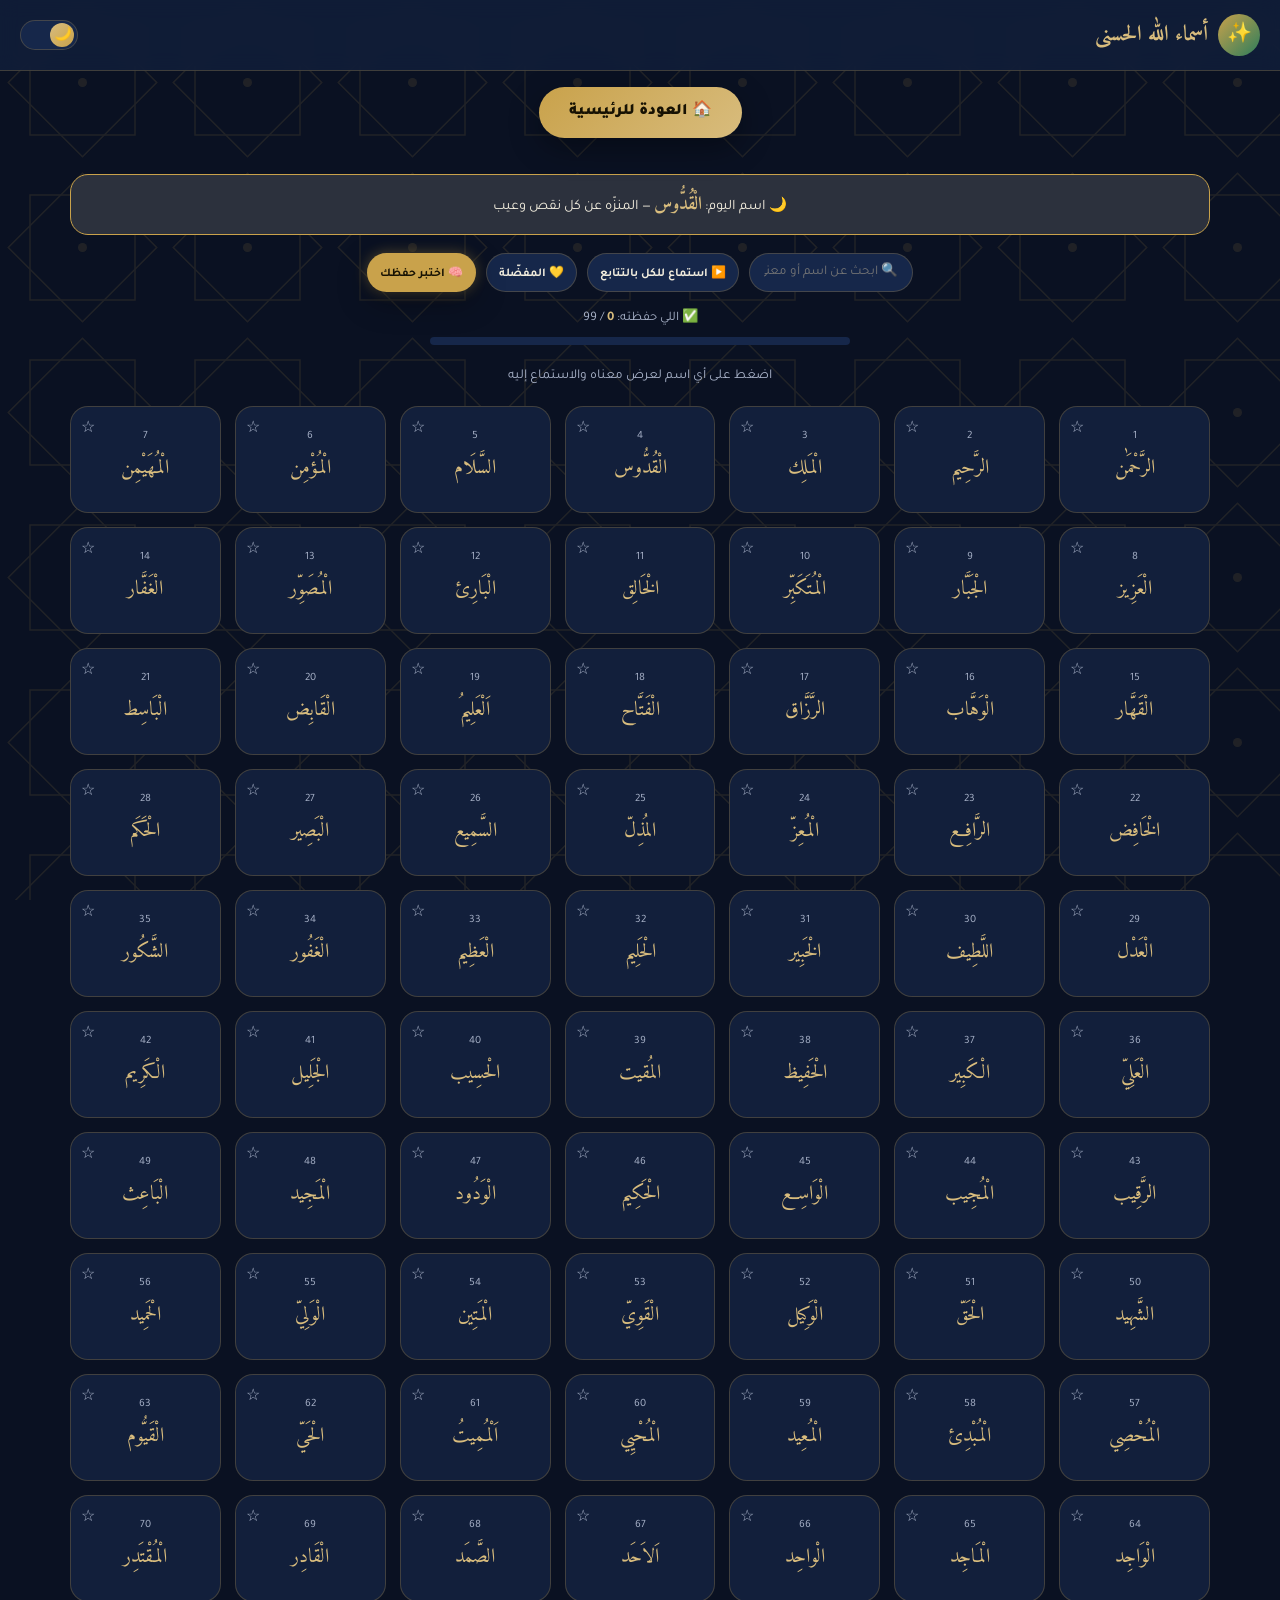
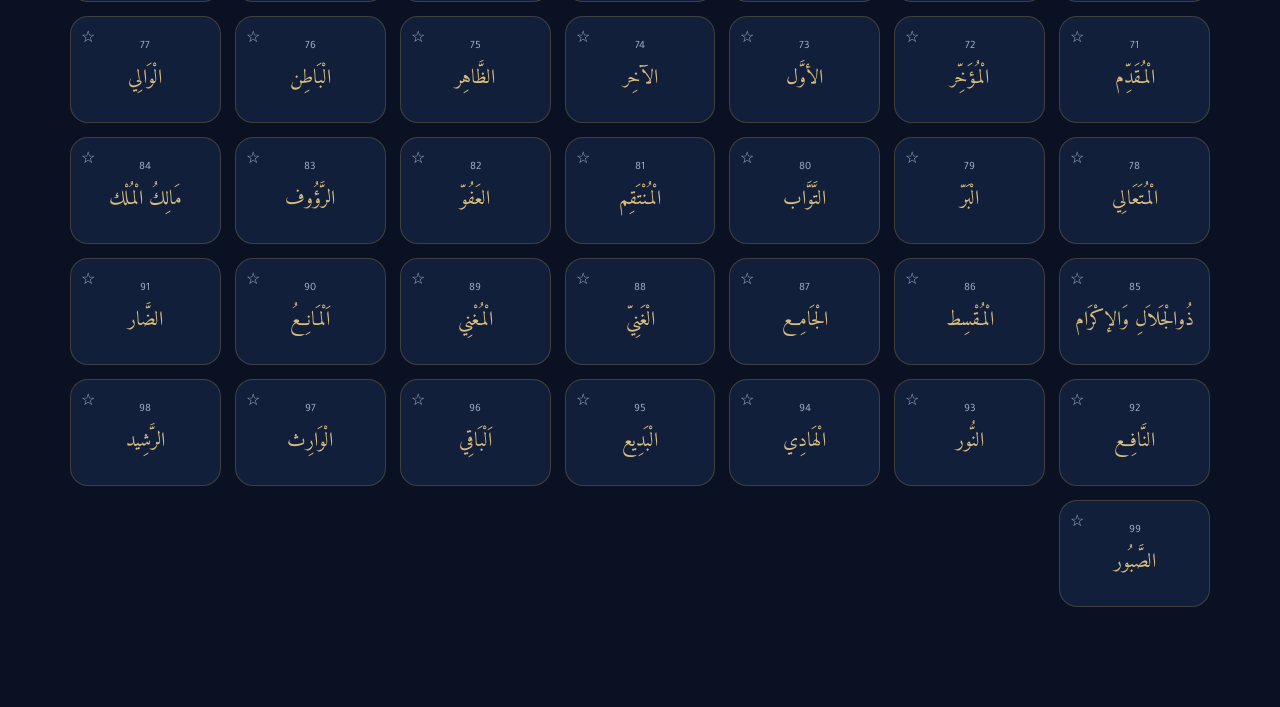
==== commit d057d16e: "Add files via upload" ====
--- a/asma.html
+++ b/asma.html
@@ -4,16 +4,21 @@
 <meta charset="UTF-8">
 <meta name="viewport" content="width=device-width, initial-scale=1.0">
 <title>أسماء الله الحسنى | الموقع الإسلامي الشامل</title>
+<meta name="description" content="أسماء الله الحسنى التسعة والتسعون مع معانيها، صوتيات، مفضلة، واختبار لحفظها.">
+<link rel="stylesheet" href="tokens.css?v=1">
+<link rel="preconnect" href="https://fonts.googleapis.com">
+<link rel="preconnect" href="https://fonts.gstatic.com" crossorigin>
+<link rel="stylesheet" href="https://fonts.googleapis.com/css2?family=Amiri:wght@400;700&family=Tajawal:wght@300;400;500;700;900&display=swap">
 <link rel="stylesheet" href="style.css?v=5">
 <script src="settings-core.js?v=1"></script>
 <link rel="stylesheet" href="asma.css?v=5">
 </head>
-<body data-theme="dark">
+<body data-theme="dark" class="page-fade-init">
 
 <header class="site-header">
   <div class="header-inner">
     <div class="brand">
-      <div class="brand-emblem">☾</div>
+      <div class="brand-emblem">✨</div>
       <div><div class="brand-name">أسماء الله الحسنى</div></div>
     </div>
     <button class="theme-toggle" id="themeToggle" aria-label="تبديل الوضع">
@@ -34,6 +39,11 @@
     <button class="btn small" id="playAllBtn">▶️ استماع للكل بالتتابع</button>
     <button class="btn small hidden" id="stopAllBtn">⏹️ إيقاف</button>
     <button class="btn small" id="favAsmaFilterBtn">💛 المفضّلة</button>
+    <button class="btn small primary" id="startQuizBtn">🧠 اختبر حفظك</button>
+  </div>
+
+  <div class="quiz-modal hidden" id="quizModal">
+    <div class="quiz-modal-content" id="quizModalContent"></div>
   </div>
 
   <div class="asma-progress-wrap">
@@ -64,5 +74,6 @@
 <div class="toast" id="toastBox"></div>
 <script src="asma-data.js?v=5"></script>
 <script src="asma.js?v=5"></script>
+<script src="transitions.js?v=1"></script>
 </body>
 </html>
--- a/tokens.css
+++ b/tokens.css
@@ -0,0 +1,54 @@
+/* ===================================================================
+   tokens.css — نظام Design Tokens المركزي للموقع
+   كل الألوان والخطوط والمسافات بتتعرّف هنا مرة واحدة بس، وأي ملف CSS
+   تاني في الموقع (style.css، quran.css، ...) بياخد منها عن طريق var().
+   لو عايز تغيّر شكل الموقع كله، غيّر هنا بس.
+=================================================================== */
+:root{
+  /* -------- الوضع الليلي (افتراضي) -------- */
+  --bg-1:#0a1122;
+  --bg-2:#101b33;
+  --bg-gradient: radial-gradient(1200px 600px at 80% -10%, #16233f 0%, transparent 60%),
+                 linear-gradient(180deg, #0a1122 0%, #0d1730 100%);
+  --surface: #121f3b;
+  --surface-2: #16274a;
+  --border: rgba(201,162,75,.25);
+  --text: #f1ecdd;
+  --text-dim: #a9b3c9;
+  --gold: #c9a24b;
+  --gold-bright: #e6c877;
+  --green: #2e7d5b;
+  --green-bright:#3fa578;
+  --danger:#c0524a;
+  --star-color: #ffd24d;   /* لون مميز مختلف عن أزرار الموقع العادية، مخصص لكل نجوم/زراير المفضلة */
+  --star-color-hover: #ffdf80;
+
+  /* -------- مسافات وأشكال -------- */
+  --shadow: 0 10px 30px rgba(0,0,0,.35);
+  --radius: 18px;
+  --radius-sm: 12px;
+  --radius-pill: 30px;
+
+  /* -------- خطوط -------- */
+  --font-display: 'Amiri', serif;
+  --font-body: 'Tajawal', sans-serif;
+}
+
+[data-theme="light"]{
+  --bg-1: #f3f4f6;
+  --bg-2: #e5e7eb;
+  --bg-gradient: none;
+  --surface: #ffffff;
+  --surface-2: #f9fafb;
+  --text: #1f2937;
+  --text-dim: #6b7280;
+  --green: #006c35;
+  --green-bright: #009e60;
+  --gold: #facc15;
+  --gold-bright: #fbbf24;
+  --border: #e5e7eb;
+  --danger: #ef4444;
+  --star-color: #f59e0b;
+  --star-color-hover: #fbbf24;
+  --shadow: 0 5px 15px rgba(0,0,0,0.05);
+}
--- a/style.css
+++ b/style.css
@@ -4,63 +4,18 @@
                  ورقي/عاجي + دهبي هادي (وضع نهاري)
 =================================================================== */
 
-@import url('https://fonts.googleapis.com/css2?family=Amiri:wght@400;700&family=Tajawal:wght@300;400;500;700;900&display=swap');
-
-:root{
-  /* -------- Dark (default) -------- */
-  --bg-1:#0a1122;
-  --bg-2:#101b33;
-  --bg-gradient: radial-gradient(1200px 600px at 80% -10%, #16233f 0%, transparent 60%),
-                 linear-gradient(180deg, #0a1122 0%, #0d1730 100%);
-  --surface: #121f3b;
-  --surface-2: #16274a;
-  --border: rgba(201,162,75,.25);
-  --text: #f1ecdd;
-  --text-dim: #a9b3c9;
-  --gold: #c9a24b;
-  --gold-bright: #e6c877;
-  --green: #2e7d5b;
-  --green-bright:#3fa578;
-  --danger:#c0524a;
-  --shadow: 0 10px 30px rgba(0,0,0,.35);
-  --radius: 18px;
-  --font-display: 'Amiri', serif;
-  --font-body: 'Tajawal', sans-serif;
-}
-
-[data-theme="light"]{
-
-  /* 🎯 خلفية شبه الصورة بالظبط */
-  --bg-1: #f3f4f6;
-  --bg-2: #e5e7eb;
-
-  /* ❌ مفيش جراديانت عشان ميبهتش */
-  --bg-gradient: none;
-
-  /* 📦 الكروت */
-  --surface: #ffffff;
-  --surface-2: #f9fafb;
-
-  /* ✍️ النص */
-  --text: #1f2937;
-  --text-dim: #6b7280;
-
-  /* 🌿 أخضر إسلامي */
-  --green: #006c35;
-  --green-bright: #009e60;
-
-  /* 🟡 الأصفر */
-  --gold: #facc15;
-  --gold-bright: #fbbf24;
-
-  --border: #e5e7eb;
-  --danger: #ef4444;
-
-  --shadow: 0 5px 15px rgba(0,0,0,0.05);
-}
+/* الخطوط بقت متحمّلة عبر <link> في كل صفحة HTML بدل @import، عشان تتحمّل
+   على التوازي مع style.css نفسه بدل ما تستنى تحميله الأول (أسرع في الفتح) */
+
+/* ألوان وخطوط الموقع بقت كلها في tokens.css (نظام Design Tokens مركزي)،
+   وده الملف الوحيد اللي المفروض تتعدل فيه لو عايز تغيّر شكل الموقع كله. */
 *{ box-sizing:border-box; margin:0; padding:0; }
-
-html{ scroll-behavior:smooth; }
+.hidden{ display:none !important; }
+body.page-fade-init{ opacity:0; }
+body.page-fade-in{ opacity:0; transition: opacity .22s ease; }
+body.page-fade-in.page-visible{ opacity:1; }
+
+html{ scroll-behavior:auto; overscroll-behavior-x: none; overflow-x: hidden; max-width: 100%; }
 
 body{
   font-family: var(--font-body);
@@ -73,6 +28,8 @@
   min-height:100vh;
   padding-bottom: 40px;
   position: relative;
+  overflow-x: hidden;
+  overscroll-behavior-x: none;
 }
 
 /* =============== زخرفة إسلامية هادئة في الخلفية =============== */
@@ -84,9 +41,9 @@
   position: fixed; inset:0; z-index:-1; pointer-events:none;
   background-image: var(--decor-image, url("data:image/svg+xml,%3Csvg xmlns='http://www.w3.org/2000/svg' width='110' height='110' viewBox='0 0 110 110'%3E%3Cg fill='none' stroke='%23c9a24b' stroke-width='1'%3E%3Crect x='20' y='20' width='70' height='70'/%3E%3Crect x='20' y='20' width='70' height='70' transform='rotate(45 55 55)'/%3E%3Ccircle cx='55' cy='55' r='3' fill='%23c9a24b' stroke='none'/%3E%3C/g%3E%3C/svg%3E"));
   background-size: var(--decor-size, 165px) var(--decor-size, 165px);
-  opacity: .05;
-}
-[data-theme="light"] body::before{ opacity:.07; }
+  opacity: var(--decor-opacity, .12);
+}
+[data-theme="light"] body::before{ opacity: calc(var(--decor-opacity, .12) + .03); }
 
 /* =============== حجم الخط العام (من إعدادات الموقع) =============== */
 html{ font-size: calc(16px * var(--font-scale, 1)); }
@@ -152,6 +109,7 @@
 
 .header-date{ text-align:center; font-size:.8rem; color: var(--text-dim); line-height:1.5; }
 .header-date b{ color: var(--text); font-weight:700; display:block; font-size:.85rem; }
+#hijriDate{ font-family: var(--font-display); font-size:1rem; color: var(--gold-bright); display:block; margin-top:2px; letter-spacing:.3px; }
 
 /* -------- زرار الهلال/الشمس -------- */
 .theme-toggle{
@@ -290,11 +248,6 @@
   background-image: linear-gradient(135deg, var(--gold) 0%, var(--gold-bright) 50%, var(--gold) 100%);
   background-size: 220% 220%;
   box-shadow: var(--shadow), 0 0 14px 0 color-mix(in srgb, var(--gold) 40%, transparent);
-  animation: btnGoldGlow 3.2s ease-in-out infinite;
-}
-@keyframes btnGoldGlow{
-  0%, 100%{ background-position: 0% 50%; }
-  50%{ background-position: 100% 50%; }
 }
 .btn{
   position:relative; overflow:hidden;
@@ -316,10 +269,10 @@
 .location-label{ font-size:.85rem; color: var(--gold-bright); font-weight:700; }
 
 .prayer-flex{
-  display:grid; grid-template-columns: 1fr 2.2fr 1fr; gap:16px; align-items:stretch;
+  display:grid; grid-template-columns: minmax(0,1fr) minmax(0,2.2fr) minmax(0,1fr); gap:16px; align-items:stretch;
 }
 @media (max-width: 480px){
-  .prayer-flex{ grid-template-columns: 1fr 1.6fr 1fr; gap:8px; }
+  .prayer-flex{ grid-template-columns: minmax(0,1fr) minmax(0,1.6fr) minmax(0,1fr); gap:8px; }
   .side-card{ padding:10px 6px; }
   .side-card .value{ font-size:1.1rem; }
   .countdown{ font-size:1.35rem; }
@@ -339,13 +292,24 @@
 .next-prayer-card{ background: linear-gradient(160deg, color-mix(in srgb, var(--gold) 18%, var(--surface)), var(--surface)); }
 .countdown{ font-family: var(--font-display); font-size: 2.4rem; color: var(--gold-bright); letter-spacing: 1px; }
 
+/* -------- عداد دائري حول الوقت المتبقي -------- */
+.countdown-ring-wrap{ position:relative; width:130px; height:130px; margin:6px auto; display:flex; align-items:center; justify-content:center; }
+.countdown-ring{ position:absolute; inset:0; width:100%; height:100%; transform: rotate(-90deg); }
+.countdown-ring .ring-bg{ fill:none; stroke: var(--border); stroke-width:8; }
+.countdown-ring .ring-fg{
+  fill:none; stroke: var(--gold-bright); stroke-width:8; stroke-linecap:round;
+  stroke-dasharray: 327; stroke-dashoffset: 0; transition: stroke-dashoffset .6s linear;
+}
+.countdown-ring-wrap .countdown{ font-size:1.5rem; position:relative; z-index:1; }
+@media (max-width:480px){ .countdown-ring-wrap{ width:105px; height:105px; } .countdown-ring-wrap .countdown{ font-size:1.2rem; } }
+
 /* -------- مواقيت الصلاة: صف واحد على الشاشة الكبيرة، و3 أعمدة (صفين) على الموبايل عشان تتعرض كلها من غير ما تحتاج تسحب -------- */
 .times-grid{
-  display:grid; grid-template-columns: repeat(6, 1fr); gap:10px;
+  display:grid; grid-template-columns: repeat(6, minmax(0,1fr)); gap:10px;
 }
 @media (max-width: 700px){
   .times-grid{
-    grid-template-columns: repeat(3, 1fr);
+    grid-template-columns: repeat(3, minmax(0,1fr));
     gap:8px;
   }
 }
@@ -385,6 +349,14 @@
 table.weekly{ width:100%; border-collapse: collapse; background: var(--surface); border-radius: var(--radius); overflow:hidden; }
 table.weekly th, table.weekly td{ padding:10px 8px; text-align:center; font-size:.8rem; border-bottom:1px solid var(--border); }
 table.weekly th{ background: var(--surface-2); color: var(--gold-bright); }
+
+/* -------- ألوان مميزة خفيفة لكل عمود صلاة في جدول الأسبوع -------- */
+.col-fajr{ background: color-mix(in srgb, #5b8def 10%, transparent); }
+.col-dhuhr{ background: color-mix(in srgb, var(--gold) 12%, transparent); }
+.col-asr{ background: color-mix(in srgb, #e08a3c 10%, transparent); }
+.col-maghrib{ background: color-mix(in srgb, #c0524a 10%, transparent); }
+.col-isha{ background: color-mix(in srgb, #7c5cff 10%, transparent); }
+th.col-fajr, th.col-dhuhr, th.col-asr, th.col-maghrib, th.col-isha{ background: var(--surface-2); }
 
 /* =============== Friday Banner =============== */
 .friday-banner{
@@ -429,21 +401,26 @@
 /* =============== Quick nav cards =============== */
 .nav-cards{ display:grid; grid-template-columns: repeat(auto-fit, minmax(200px,1fr)); gap:15px; }
 @media (max-width: 480px){
-  .nav-cards{ grid-template-columns: repeat(2, 1fr); gap:10px; }
+  .nav-cards{ grid-template-columns: repeat(2, minmax(0,1fr)); gap:10px; }
   .nav-card{ padding: 16px 8px; }
   .nav-card .emoji{ font-size:1.4rem; margin-bottom:4px; }
   .nav-card .title{ font-size:.82rem; }
 }
 .nav-card{
   background: var(--surface); border:1px solid var(--border); border-radius: var(--radius);
-  padding: 22px 12px; text-align:center; transition: all .3s ease;
-}
-.nav-card{ transition: transform .3s cubic-bezier(.34,1.56,.64,1), border-color .3s ease, box-shadow .3s ease; animation: card-in .5s ease backwards; }
+  padding: 22px 12px; text-align:center; transition: all .3s ease; position:relative;
+}
+.nav-card{ transition: transform .3s cubic-bezier(.34,1.56,.64,1), border-color .3s ease, box-shadow .3s ease; }
 .nav-card:hover{ transform: translateY(-6px) scale(1.02); border-color: var(--gold); box-shadow: var(--shadow); }
 .nav-card:active{ transform: translateY(-2px) scale(.98); }
-@keyframes card-in{ from{ opacity:0; transform: translateY(14px);} to{ opacity:1; transform:translateY(0);} }
 .nav-card .emoji{ font-size:1.8rem; margin-bottom:8px; }
 .nav-card .title{ font-weight:700; color: var(--gold-bright); }
+.new-badge{
+  position:absolute; top:-6px; left:-6px; background: var(--danger); color:#fff;
+  font-size:.62rem; font-weight:900; padding:3px 8px; border-radius:10px;
+  box-shadow: 0 2px 6px rgba(0,0,0,.3); animation: pulse-badge 1.6s ease-in-out infinite;
+}
+@keyframes pulse-badge{ 0%,100%{ transform:scale(1); } 50%{ transform:scale(1.12); } }
 
 /* =============== Footer =============== */
 .site-footer{
@@ -452,11 +429,19 @@
 }
 .footer-links{ display:flex; gap:16px; justify-content:center; margin-bottom:12px; flex-wrap:wrap; }
 .footer-links a:hover{ color: var(--gold); }
+.last-updated{ margin-top:8px; font-size:.72rem; opacity:.7; }
 
 /* =============== Section title =============== */
 .section-title{
   display:flex; align-items:center; gap:10px; margin-bottom:16px;
   font-family: var(--font-display); font-size:1.25rem; color: var(--gold-bright);
+}
+
+/* -------- زخرفة فاصلة بسيطة قبل كل قسم رئيسي -------- */
+.section-title::before{
+  content:'✦'; display:block; width:100%; text-align:center; color: var(--gold);
+  font-size:.9rem; margin-bottom:14px; opacity:.6; letter-spacing:10px;
+  order:-1; flex-basis:100%;
 }
 
 /* Animations */
@@ -496,7 +481,7 @@
 }
 .dua-item button{ color: var(--danger); font-size:1.1rem; }
 
-.stats-grid{ display:grid; grid-template-columns: repeat(3,1fr); gap:14px; margin-top:14px; }
+.stats-grid{ display:grid; grid-template-columns: repeat(3, minmax(0,1fr)); gap:14px; margin-top:14px; }
 @media (max-width:600px){ .stats-grid{ grid-template-columns: 1fr; } }
 
 /* =============== زرار العودة الكبير (للصفحات الفرعية) =============== */
@@ -517,3 +502,19 @@
 /* =============== إحصائيات: أزرار نسخ احتياطي =============== */
 .backup-row{ display:flex; gap:10px; margin-top:14px; flex-wrap:wrap; justify-content:center; }
 
+/* ===================================================================
+   حماية عامة ضد أي تحرك/سحب أفقي للموقع (تثبيت العرض)
+   السبب الأساسي لمشكلة "الموقع بيتحرك يمين وشمال" هو عناصر Grid/Flex
+   مش قادرة تنكمش تحت حجم محتواها (زي عمود التقويم أو خلية الصلاة)،
+   فبيدي عرض الصفحة كله يزيد عن الشاشة. القواعد دي تمنع ده نهائيًا.
+=================================================================== */
+html, body{ overflow-x: hidden; max-width: 100%; }
+.container, .header-inner, .prayer-top, .location-controls,
+.quran-toolbar, .reciter-bar, .verse-actions, .backup-row, .welcome-actions{
+  min-width: 0;
+}
+img, svg, video, canvas, iframe{ max-width: 100%; height: auto; }
+table{ max-width: 100%; }
+h1,h2,h3,h4,p,span,a,button,label,div{ overflow-wrap: break-word; }
+input, select, textarea{ max-width: 100%; }
+
--- a/asma.css
+++ b/asma.css
@@ -39,7 +39,8 @@
   transition: transform .15s ease, color .15s ease;
 }
 .asma-fav-star:hover{ transform: scale(1.2); }
-.asma-fav-star.active{ color: var(--gold-bright); }
+.asma-fav-star.active{ color: var(--star-color); }
+.asma-fav-star.active:hover{ color: var(--star-color-hover); }
 .mem-badge{
   position:absolute; top:6px; right:6px; width:18px; height:18px; border-radius:50%;
   background: var(--gold); color:#171203; font-size:.68rem; font-weight:900;
@@ -59,3 +60,22 @@
 .asma-modal-content h2{ font-family: var(--font-display); color: var(--gold-bright); font-size:1.8rem; margin-bottom:14px; }
 .asma-modal-content p{ color: var(--text-dim); line-height:1.8; margin-bottom:18px; }
 .asma-modal-actions{ display:flex; gap:8px; flex-wrap:wrap; justify-content:center; }
+
+/* -------- مودال اختبار حفظ الأسماء الحسنى -------- */
+.quiz-modal{ position:fixed; inset:0; background:rgba(0,0,0,.7); z-index:400; display:flex; align-items:center; justify-content:center; padding:16px; }
+.quiz-modal.hidden{ display:none; }
+.quiz-modal-content{
+  background: var(--surface); border:1px solid var(--gold); border-radius: var(--radius);
+  padding: 26px; max-width: 480px; width:100%; text-align:center; box-shadow: var(--shadow);
+}
+.quiz-question{ font-family: var(--font-display); font-size:1.6rem; color: var(--gold-bright); margin-bottom:18px; }
+.quiz-option{
+  display:block; width:100%; text-align:right; padding:12px 16px; margin-bottom:10px;
+  border-radius:12px; border:1px solid var(--border); background: var(--surface-2); color: var(--text);
+  transition: background .2s ease, border-color .2s ease;
+}
+.quiz-option:hover{ border-color: var(--gold); }
+.quiz-option.correct{ background: var(--green); border-color: var(--green); color:#fff; }
+.quiz-option.wrong{ background: var(--danger); border-color: var(--danger); color:#fff; }
+.quiz-progress{ font-size:.8rem; color: var(--text-dim); margin-bottom:10px; }
+.quiz-score{ font-family: var(--font-display); font-size:1.4rem; color: var(--gold-bright); margin:14px 0; }
